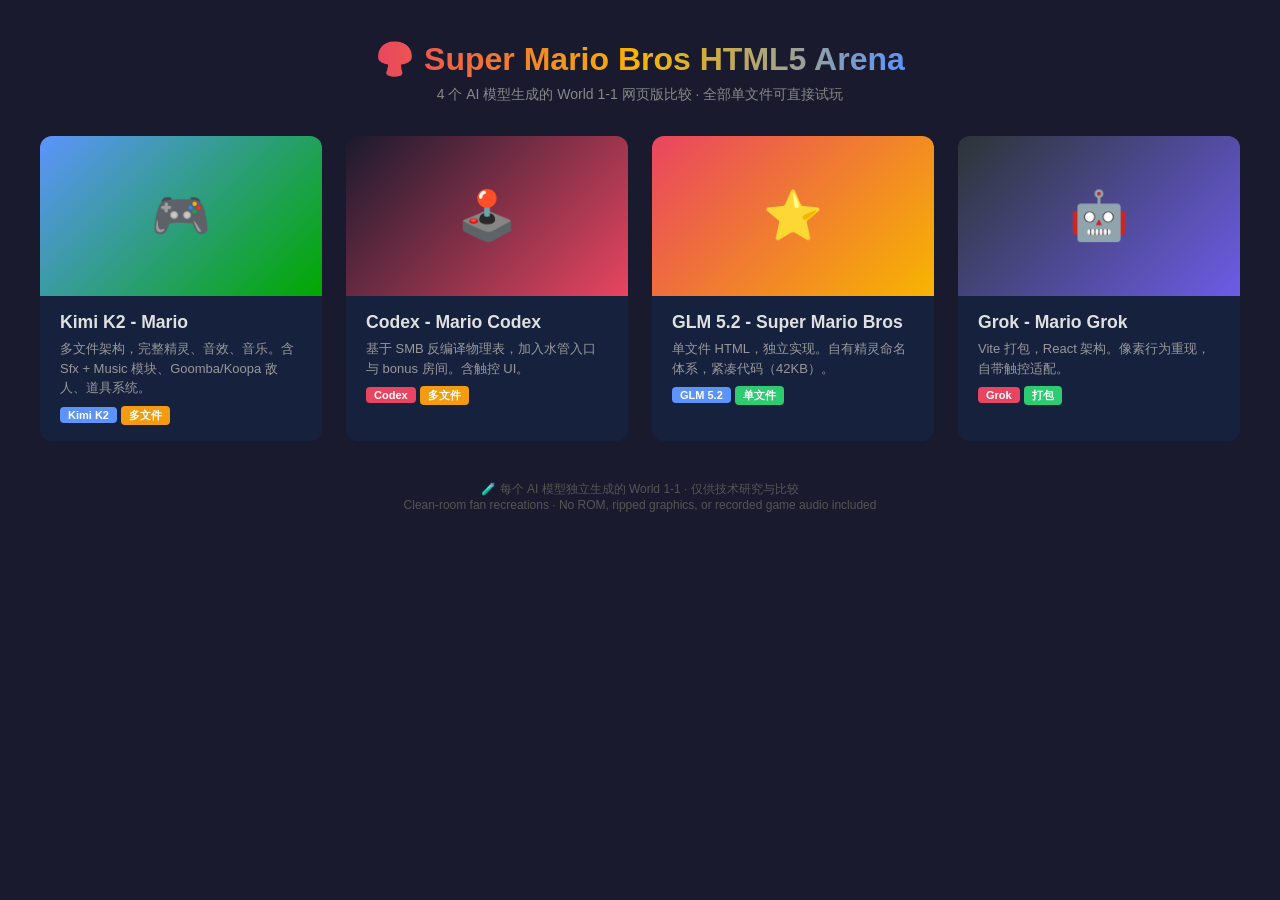
==== index.html @ 82188869 "feat: 4-model Mario HTML5 arena (Kimi K2, Codex, GLM 5.2, Grok)" ====
<!DOCTYPE html>
<html lang="zh-TW">
<head>
<meta charset="UTF-8">
<meta name="viewport" content="width=device-width,initial-scale=1.0">
<title>Super Mario Bros - HTML5 Arena</title>
<style>
*{margin:0;padding:0;box-sizing:border-box}
body{background:#1a1a2e;color:#e0e0e0;font-family:-apple-system,BlinkMacSystemFont,'Segoe UI',sans-serif;min-height:100vh;display:flex;flex-direction:column;align-items:center;padding:40px 20px}
h1{font-size:2em;margin-bottom:8px;background:linear-gradient(90deg,#e94560,#f8b500,#5c94fc);-webkit-background-clip:text;-webkit-text-fill-color:transparent;background-clip:text}
.subtitle{color:#888;margin-bottom:32px;font-size:14px}
.arena{display:grid;grid-template-columns:repeat(auto-fill,minmax(280px,1fr));gap:24px;max-width:1200px;width:100%}
.card{background:#16213e;border-radius:12px;overflow:hidden;transition:transform .2s,box-shadow .2s;text-decoration:none;color:inherit}
.card:hover{transform:translateY(-4px);box-shadow:0 8px 32px rgba(233,69,96,.3)}
.card-thumb{height:160px;display:flex;align-items:center;justify-content:center;font-size:48px;position:relative;overflow:hidden}
.card-body{padding:16px 20px}
.card-body h2{font-size:1.1em;margin-bottom:6px}
.card-body p{font-size:13px;color:#999;line-height:1.5}
.badge{display:inline-block;font-size:11px;padding:2px 8px;border-radius:4px;margin-top:8px;font-weight:600}
.badge.kimi{background:#5c94fc;color:#fff}
.badge.cc{background:#e94560;color:#fff}
.badge.single{background:#2ecc71;color:#fff}
.badge.multi{background:#f39c12;color:#fff}
footer{margin-top:40px;color:#555;font-size:12px;text-align:center}
</style>
</head>
<body>
<h1>🍄 Super Mario Bros HTML5 Arena</h1>
<p class="subtitle">4 个 AI 模型生成的 World 1-1 网页版比较 · 全部单文件可直接试玩</p>
<div class="arena">

<a class="card" href="mario/">
<div class="card-thumb" style="background:linear-gradient(135deg,#5c94fc,#00a800)">🎮</div>
<div class="card-body">
<h2>Kimi K2 - Mario</h2>
<p>多文件架构，完整精灵、音效、音乐。含 Sfx + Music 模块、Goomba/Koopa 敌人、道具系统。</p>
<span class="badge kimi">Kimi K2</span> <span class="badge multi">多文件</span>
</div>
</a>

<a class="card" href="mario-codex/">
<div class="card-thumb" style="background:linear-gradient(135deg,#1a1a2e,#e94560)">🕹️</div>
<div class="card-body">
<h2>Codex - Mario Codex</h2>
<p>基于 SMB 反编译物理表，加入水管入口与 bonus 房间。含触控 UI。</p>
<span class="badge cc">Codex</span> <span class="badge multi">多文件</span>
</div>
</a>

<a class="card" href="super-mario-bros/">
<div class="card-thumb" style="background:linear-gradient(135deg,#e94560,#f8b500)">⭐</div>
<div class="card-body">
<h2>GLM 5.2 - Super Mario Bros</h2>
<p>单文件 HTML，独立实现。自有精灵命名体系，紧凑代码（42KB）。</p>
<span class="badge kimi">GLM 5.2</span> <span class="badge single">单文件</span>
</div>
</a>

<a class="card" href="mario-grok/">
<div class="card-thumb" style="background:linear-gradient(135deg,#2d3436,#6c5ce7)">🤖</div>
<div class="card-body">
<h2>Grok - Mario Grok</h2>
<p>Vite 打包，React 架构。像素行为重现，自带触控适配。</p>
<span class="badge cc">Grok</span> <span class="badge single">打包</span>
</div>
</a>

</div>
<footer>
<p>🧪 每个 AI 模型独立生成的 World 1-1 · 仅供技术研究与比较</p>
<p>Clean-room fan recreations · No ROM, ripped graphics, or recorded game audio included</p>
</footer>
</body>
</html>
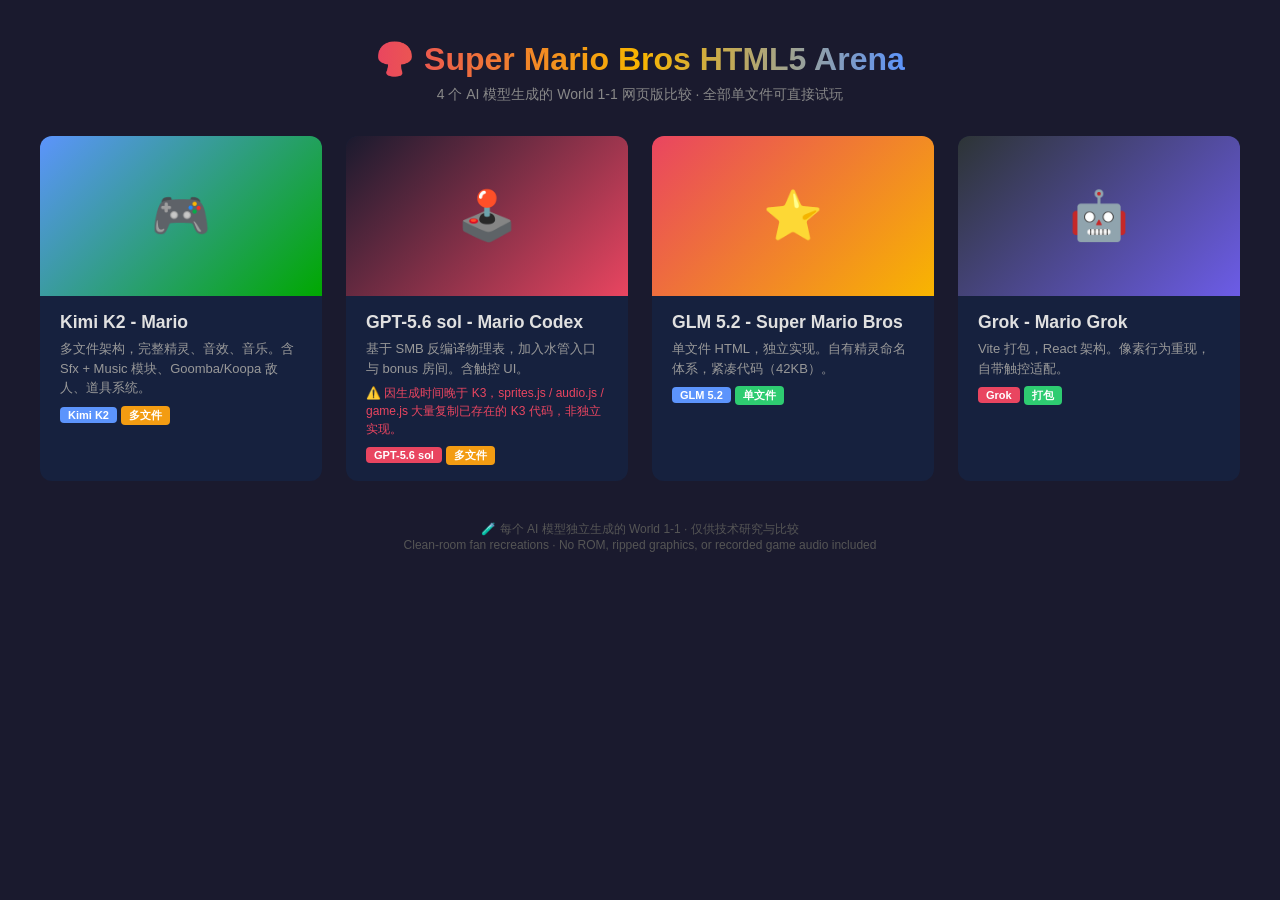
==== commit 25032c41: "docs: mark mario-codex as derivative of K3 code (sprites/audio/game copied)" ====
--- a/index.html
+++ b/index.html
@@ -41,9 +41,10 @@
 <a class="card" href="mario-codex/">
 <div class="card-thumb" style="background:linear-gradient(135deg,#1a1a2e,#e94560)">🕹️</div>
 <div class="card-body">
-<h2>Codex - Mario Codex</h2>
+<h2>GPT-5.6 sol - Mario Codex</h2>
 <p>基于 SMB 反编译物理表，加入水管入口与 bonus 房间。含触控 UI。</p>
-<span class="badge cc">Codex</span> <span class="badge multi">多文件</span>
+<p style="margin-top:6px;color:#e94560;font-size:12px">⚠️ 因生成时间晚于 K3，sprites.js / audio.js / game.js 大量复制已存在的 K3 代码，非独立实现。</p>
+<span class="badge cc">GPT-5.6 sol</span> <span class="badge multi">多文件</span>
 </div>
 </a>
 
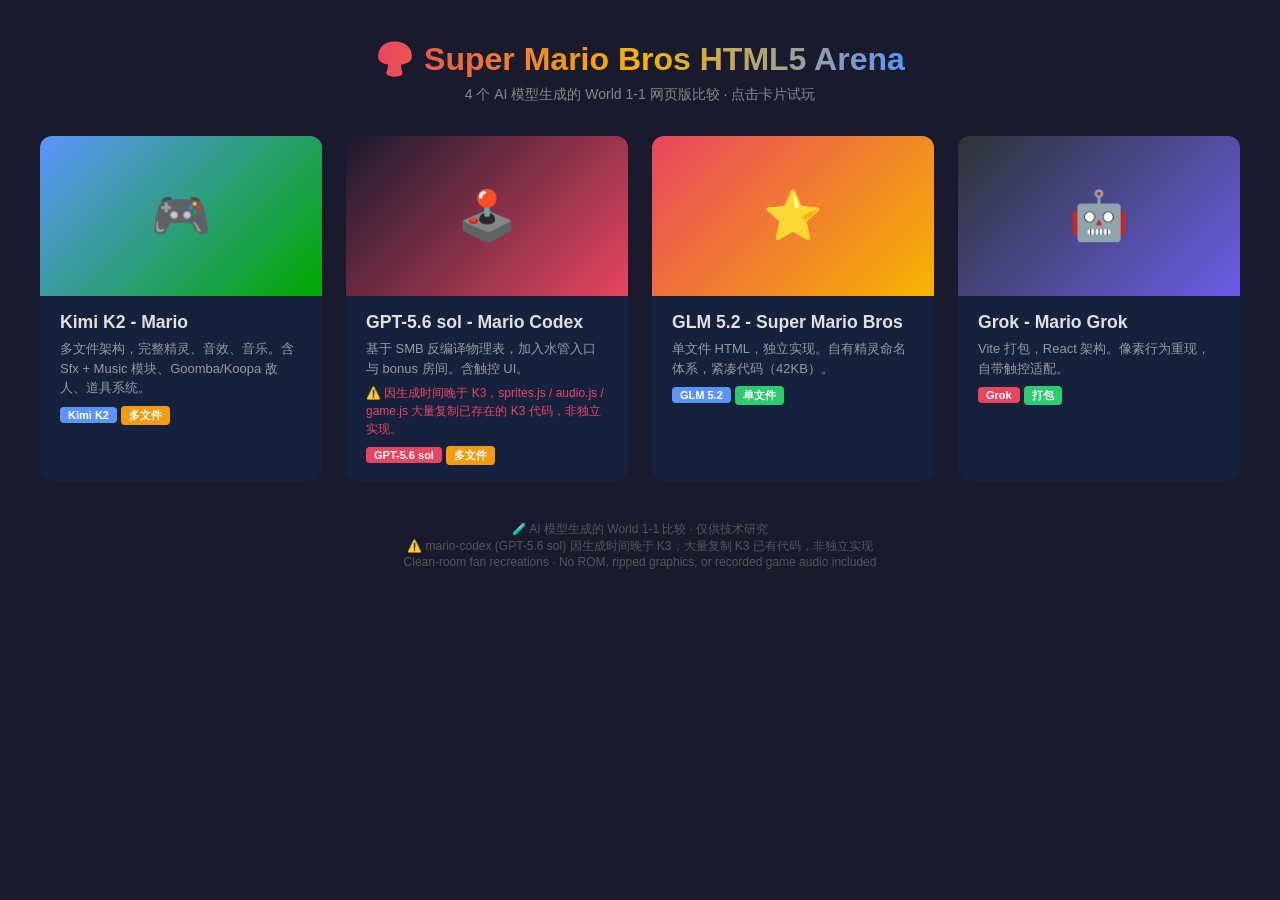
==== commit 3e4e03df: "fix: footer and subtitle no longer claim all versions are independent" ====
--- a/index.html
+++ b/index.html
@@ -26,7 +26,7 @@
 </head>
 <body>
 <h1>🍄 Super Mario Bros HTML5 Arena</h1>
-<p class="subtitle">4 个 AI 模型生成的 World 1-1 网页版比较 · 全部单文件可直接试玩</p>
+<p class="subtitle">4 个 AI 模型生成的 World 1-1 网页版比较 · 点击卡片试玩</p>
 <div class="arena">
 
 <a class="card" href="mario/">
@@ -68,7 +68,8 @@
 
 </div>
 <footer>
-<p>🧪 每个 AI 模型独立生成的 World 1-1 · 仅供技术研究与比较</p>
+<p>🧪 AI 模型生成的 World 1-1 比较 · 仅供技术研究</p>
+<p>⚠️ mario-codex (GPT-5.6 sol) 因生成时间晚于 K3，大量复制 K3 已有代码，非独立实现</p>
 <p>Clean-room fan recreations · No ROM, ripped graphics, or recorded game audio included</p>
 </footer>
 </body>
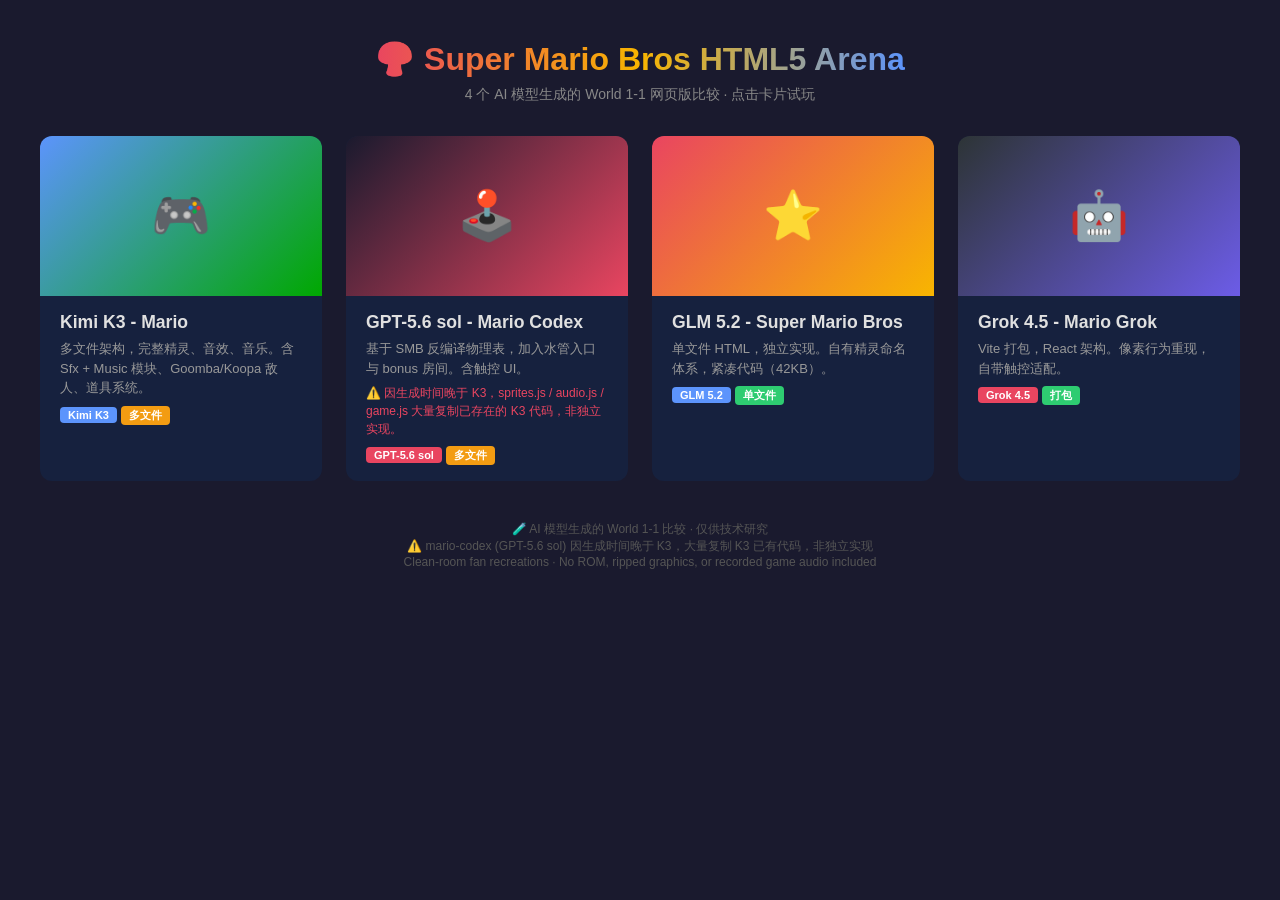
==== commit 38b69f04: "fix: correct model names - Kimi K3 (not K2), Grok 4.5" ====
--- a/index.html
+++ b/index.html
@@ -32,9 +32,9 @@
 <a class="card" href="mario/">
 <div class="card-thumb" style="background:linear-gradient(135deg,#5c94fc,#00a800)">🎮</div>
 <div class="card-body">
-<h2>Kimi K2 - Mario</h2>
+<h2>Kimi K3 - Mario</h2>
 <p>多文件架构，完整精灵、音效、音乐。含 Sfx + Music 模块、Goomba/Koopa 敌人、道具系统。</p>
-<span class="badge kimi">Kimi K2</span> <span class="badge multi">多文件</span>
+<span class="badge kimi">Kimi K3</span> <span class="badge multi">多文件</span>
 </div>
 </a>
 
@@ -60,9 +60,9 @@
 <a class="card" href="mario-grok/">
 <div class="card-thumb" style="background:linear-gradient(135deg,#2d3436,#6c5ce7)">🤖</div>
 <div class="card-body">
-<h2>Grok - Mario Grok</h2>
+<h2>Grok 4.5 - Mario Grok</h2>
 <p>Vite 打包，React 架构。像素行为重现，自带触控适配。</p>
-<span class="badge cc">Grok</span> <span class="badge single">打包</span>
+<span class="badge cc">Grok 4.5</span> <span class="badge single">打包</span>
 </div>
 </a>
 
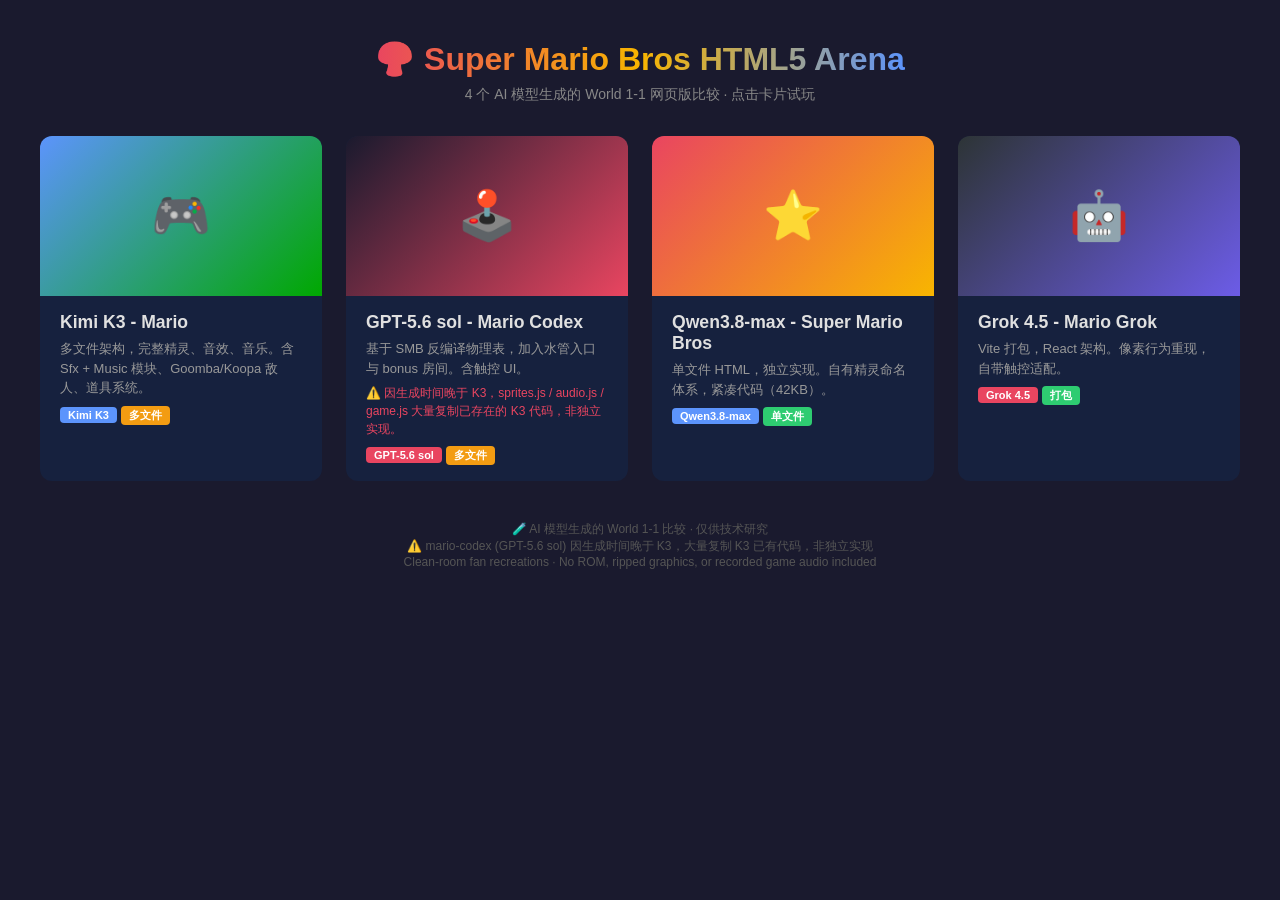
==== commit 12c5f31a: "fix: GLM 5.2 -> Qwen3.8-max" ====
--- a/index.html
+++ b/index.html
@@ -51,9 +51,9 @@
 <a class="card" href="super-mario-bros/">
 <div class="card-thumb" style="background:linear-gradient(135deg,#e94560,#f8b500)">⭐</div>
 <div class="card-body">
-<h2>GLM 5.2 - Super Mario Bros</h2>
+<h2>Qwen3.8-max - Super Mario Bros</h2>
 <p>单文件 HTML，独立实现。自有精灵命名体系，紧凑代码（42KB）。</p>
-<span class="badge kimi">GLM 5.2</span> <span class="badge single">单文件</span>
+<span class="badge kimi">Qwen3.8-max</span> <span class="badge single">单文件</span>
 </div>
 </a>
 
